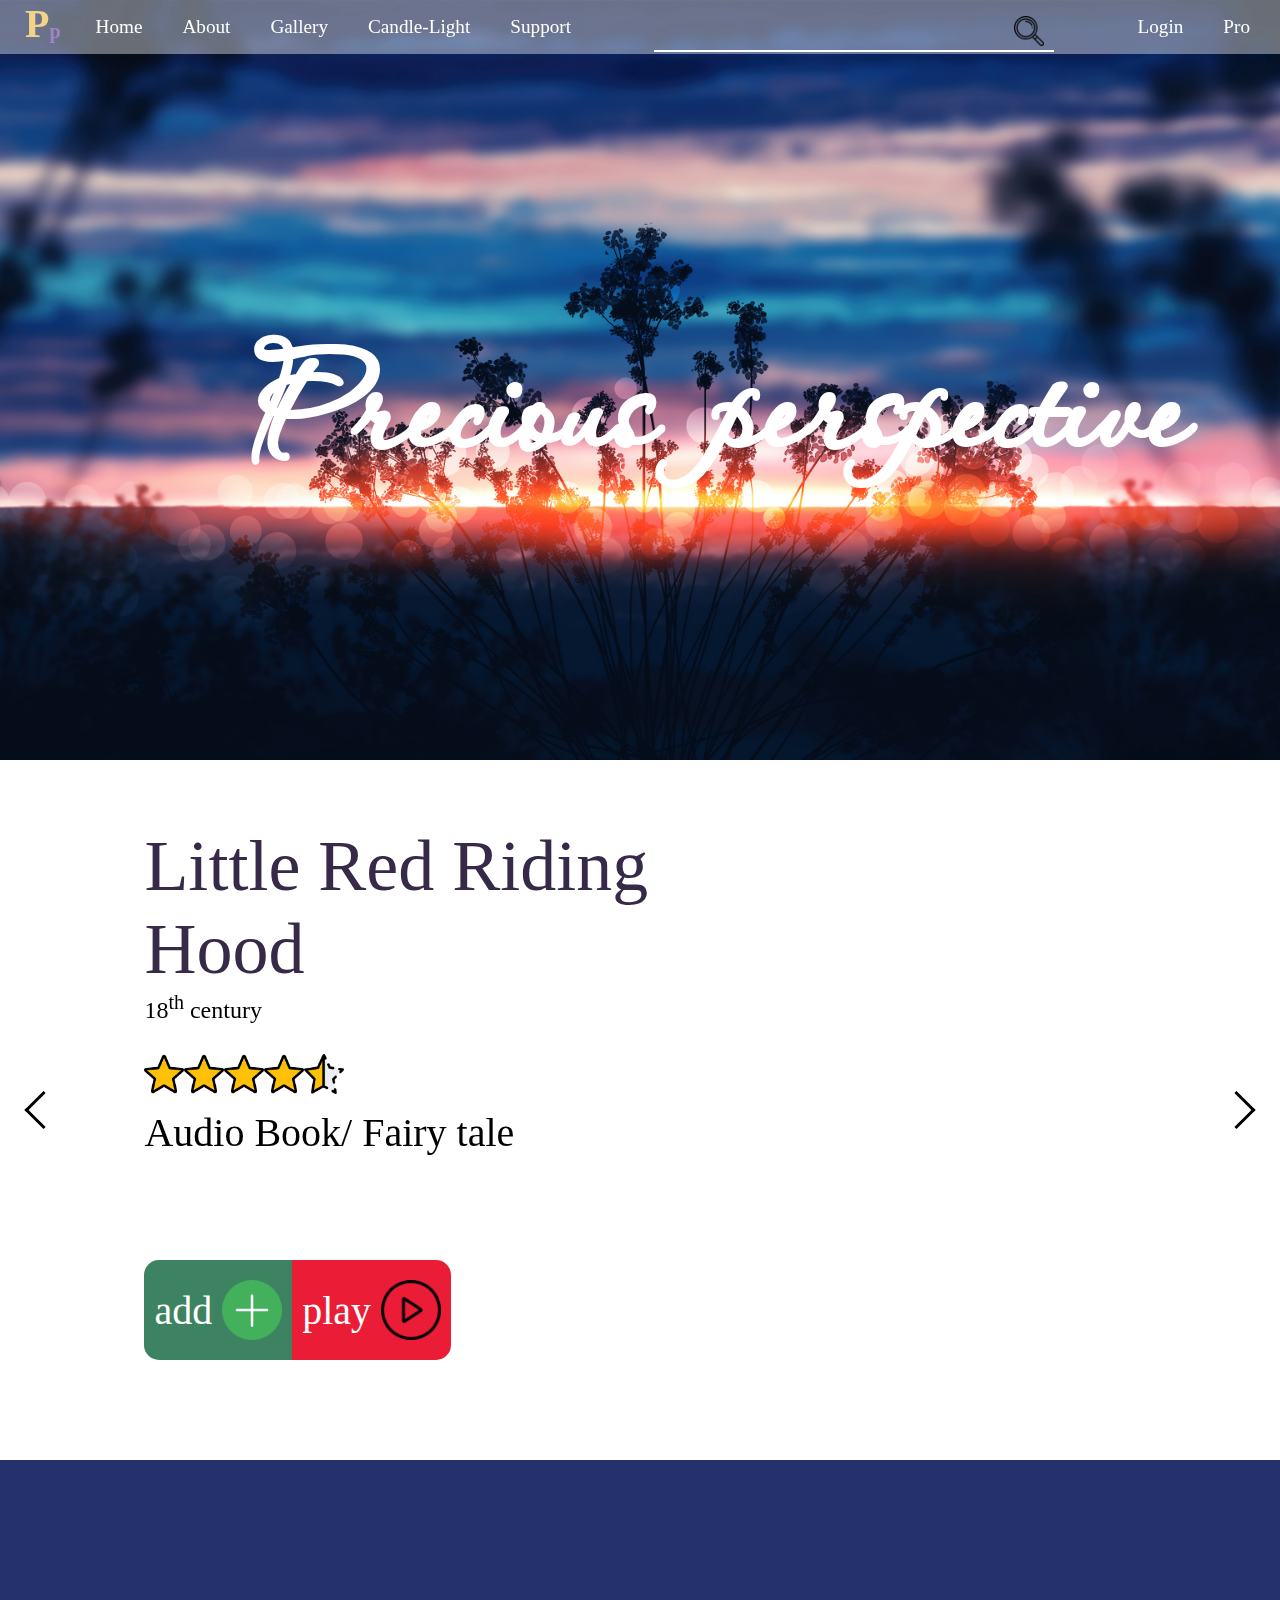
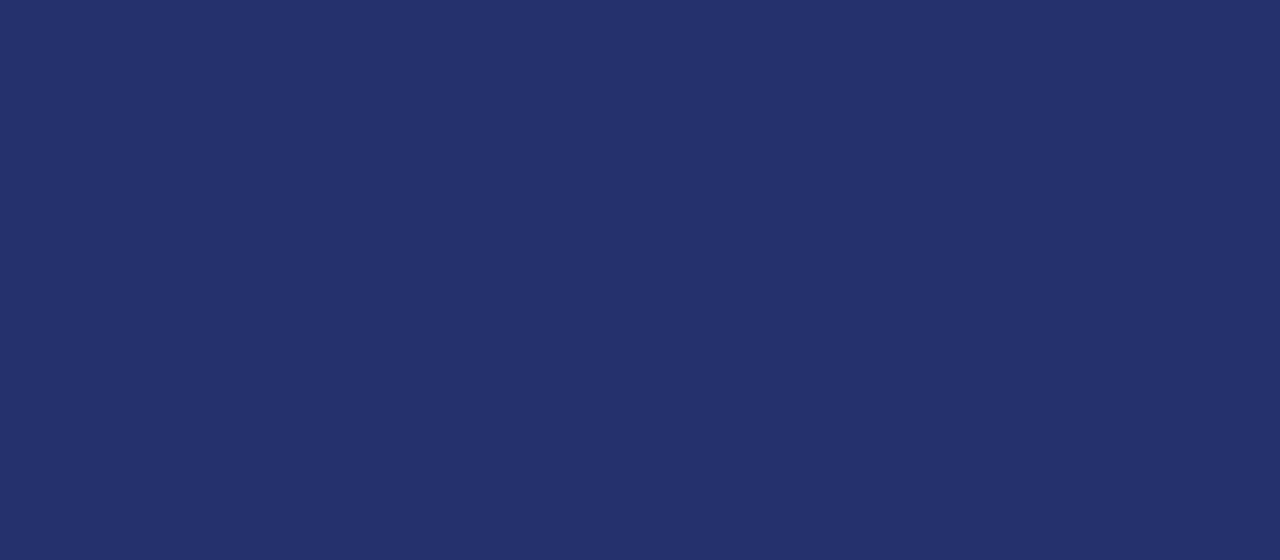
==== gallery.html @ eb7c5476 "first commit" ====
<!DOCTYPE html>
<html lang="en">
<head>
    <meta charset="UTF-8">
    <meta http-equiv="X-UA-Compatible" content="IE=edge">
    <meta name="viewport" content="width=device-width, initial-scale=1.0">
    <title>Preciousperspective</title>
    <link rel="stylesheet" href="./src/css/nav.css">
    <link rel="stylesheet" href="./src/css/footer.css">
    <link rel="preconnect" href="https://fonts.googleapis.com">
    <link rel="preconnect" href="https://fonts.gstatic.com" crossorigin>
    <link href="https://fonts.googleapis.com/css2?family=Passions+Conflict&display=swap" rel="stylesheet">
    <link rel="stylesheet" href="./src/css/gallery.css">
</head>
<body>
    <header>
        <nav id="nav-bar" class="nav-bar">
            <div class="nav-left-container">
                <div class="logo">
                    <div class="big-p">P</div>
                    <div id="precious" class="p-word">recious</div>
                    <div class="small-p">p</div>
                    <div id="perspective" class="p-word">erspective</div>
                </div>
                <ul class="nav-left">
                    <li><a id="home" href="./index.html">Home</a></li>
                    <li><a id="about" href="./about.html">About</a></li>
                    <li><a id="gallery" href="./gallery.html">Gallery</a></li>
                    <li><a id="candle-light" href="#">Candle-Light</a></li>
                    <li><a id="support" href="#">Support</a></li>
                </ul>
            </div>
            <div id="search-bar" class="search-bar">
                <div class="search">
                    <img src="src/pictures/loupe.png" alt="search-icon" width="30px" height="auto">
                </div>
            </div>
            <ul class="nav-right">
                <li><a id="login" href="#">Login</a></li>
                <li><a id="pro" href="#">Pro</a></li>
            </ul>
            <button class="burger">
                <span></span>
                <span></span>
                <span></span>
            </button>
        </nav>
    </header>
    <!-- this is the section start -->
    <section id="Gallery">
        <div class="gallery-card-1">
            <div class="gallery-card-1-background">
                <h2>Precious perspective</h2>
            </div>
        </div>
        <div class="gallery-card-2">
            <span id="bg-1"></span>
            <span id="bg-2"></span>
            <span id="bg-3"></span>
            <div class="carousel-item bg-1">
                <a href="#bg-3" class="arrow-prev arrow"></a>
                <div class="gallery-card-2-center">
                    <div class="center-top">
                        <div class="title">Little Red Riding Hood</div>
                        <div class="date">18<sup>th</sup> century</div>
                        <div class="rating">
                            <img src="./src/pictures/gallery/star-full.png" alt="star">
                            <img src="./src/pictures/gallery/star-full.png" alt="star">
                            <img src="./src/pictures/gallery/star-full.png" alt="star">
                            <img src="./src/pictures/gallery/star-full.png" alt="star">
                            <img src="./src/pictures/gallery/star-half.png" alt="star">
                        </div>
                        <div class="genre">Audio Book/ Fairy tale</div>
                    </div>
                    <div class="center-bottom">
                        <div class="center-bottom-add">
                            <div>add</div>
                            <div><img src="./src/pictures/gallery/plus.png" alt="add"></div>
                        </div>
                        <div class="center-bottom-play">
                            <div>play</div>
                            <div><img src="./src/pictures/gallery/play.png" alt="play"></div>
                        </div>
                    </div>
                </div>
                <a href="#bg-2" class="arrow-next arrow"></a>
            </div>
            <div class="carousel-item bg-2">
                <a href="#bg-1" class="arrow-prev arrow"></a>
                <div class="gallery-card-2-center">
                    <div class="center-top">
                        <div class="title">Up</div>
                        <div class="date">August 19<sup>th</sup>, 2009</div>
                        <div class="rating">
                            <img src="./src/pictures/gallery/star-full.png" alt="star">
                            <img src="./src/pictures/gallery/star-full.png" alt="star">
                            <img src="./src/pictures/gallery/star-full.png" alt="star">
                            <img src="./src/pictures/gallery/star-full.png" alt="star">
                            <img src="./src/pictures/gallery/star-full.png" alt="star">
                        </div>
                        <div class="genre">Animation/ Family/ Drama</div>
                    </div>
                    <div class="center-bottom">
                        <div class="center-bottom-add">
                            <div>add</div>
                            <div><img src="./src/pictures/gallery/plus.png" alt="add"></div>
                        </div>
                        <div class="center-bottom-play">
                            <div>play</div>
                            <div><img src="./src/pictures/gallery/play.png" alt="play"></div>
                        </div>
                    </div>
                </div>
                <a href="#bg-3" class="arrow-next arrow"></a>
            </div>
            <div class="carousel-item bg-3">
                <a href="#bg-2" class="arrow-prev arrow"></a>
                <div class="gallery-card-2-center">
                    <div class="center-top">
                        <div class="title">Max</div>
                        <div class="date">June 26<sup>th</sup>, 2015</div>
                        <div class="rating">
                            <img src="./src/pictures/gallery/star-full.png" alt="star">
                            <img src="./src/pictures/gallery/star-full.png" alt="star">
                            <img src="./src/pictures/gallery/star-full.png" alt="star">
                            <img src="./src/pictures/gallery/star-full.png" alt="star">
                            <img src="./src/pictures/gallery/star-empty.png" alt="star">
                        </div>
                        <div class="genre">Movie/ Action/ Family</div>
                    </div>
                    <div class="center-bottom">
                        <div class="center-bottom-add">
                            <div>add</div>
                            <div><img src="./src/pictures/gallery/plus.png" alt="add"></div>
                        </div>
                        <div class="center-bottom-play">
                            <div>play</div>
                            <div><img src="./src/pictures/gallery/play.png" alt="play"></div>
                        </div>
                    </div>
                </div>
                <a href="#bg-1" class="arrow-next arrow"></a>
            </div>
        </div>

        <!-- this is the logic that is being implemented in .gallery-card-2 -->

        <!-- <div class="gallery-card-4">
            <div class="carousel-wrapper">
                <span id="item-1"></span>
                <span id="item-2"></span>
                <span id="item-3"></span>
                <div class="carousel-item item-1">
                    <a href="#item-3" class="arrow-prev arrow"></a>
                    <a href="#item-2" class="arrow-next arrow"></a>
                </div>
                <div class="carousel-item item-2">
                    <a href="#item-1" class="arrow-prev arrow"></a>
                    <a href="#item-3" class="arrow-next arrow"></a>
                </div>
                <div class="carousel-item item-3">
                    <a href="#item-2" class="arrow-prev arrow"></a>
                    <a href="#item-1" class="arrow-next arrow"></a>
                </div>
            </div>
        </div> -->

        <div class="gallery-card-3">

        </div>
    </section>
    <!-- this is the section end -->
    <script src="./src/js/gallery.js"></script>
</body>
</html>
---- src/css/nav.css ----
html{
    padding: 0;
    margin: 0;
}
body{
    padding: 0;
    margin: 0;
}
nav{
    position: fixed;
    top: 0;
    background-color: rgba(255, 255, 255, 0.4);
    margin: 0;
    display: flex;
    justify-content: space-between;
    width: 100%;
    z-index: 5;
}
.no-opacity{
    background-color: #1C6758;
}
.no-opacity-2{
    background-color: #25316D;
}
.nav-left, .nav-right{
    display: flex;
    list-style-type: none;
}
.nav-left{
    /* background-color: blue; */
    padding: 0;
    margin-left: 10px;
    /* padding-bottom: 5px; */
    /* border-bottom: 1px solid aliceblue; */
}
.nav-right{
    /* background-color: yellow; */
    padding: 0;
    margin-right: 10px;
}
nav>ul>li, nav>.nav-left-container>ul>li{
    margin: 0;
    padding: 0;
    /* background-color: black; */
}
nav>ul>li>a,nav>.nav-left-container>ul>li>a{
    text-decoration: none;
    color: white;
    font-size: larger;
    padding: 0 20px 0 20px;
    font-family: cursive;
    /* background-color: red; */
}
/* nav>.nav-left-container>.nav-left>li>a:hover{
    border-bottom: 3px solid aliceblue;
} */

nav>.nav-left-container>.nav-left>li>#home:hover{
    border-bottom: 3px solid #1C6758;
    color: #1C6758;
}
nav>.nav-left-container>.nav-left>li>#about:hover{
    border-bottom: 3px solid #1C6758;
    color: #1C6758;
}
nav>.nav-left-container>.nav-left>li>#gallery:hover{
    border-bottom: 3px solid #1C6758;
    color: #1C6758;
}
nav>.nav-left-container>.nav-left>li>#candle-light:hover{
    border-bottom: 3px solid #1C6758;
    color: #1C6758;
}
nav>.nav-left-container>.nav-left>li>#support:hover{
    border-bottom: 3px solid #1C6758;
    color: #1C6758;
}
nav>.nav-left-container>.nav-left>li:hover{
    background-color: white;
    border-radius: 3px;
    margin: 0;
}
nav>.nav-right>li>#login:hover{
    border-bottom: 3px solid #1C6758;
    color: #1C6758;
}
nav>.nav-right>li>#pro:hover{
    border-bottom: 3px solid #1C6758;
    color: #1C6758;
}
nav>.nav-right>li:hover{
    background-color: white;
    border-radius: 3px;
    margin: 0;
}
/* this is for the logo */
.nav-left-container{
    margin-left: 20px;
    display: flex;
    justify-content: space-around;
    /* background-color: red; */
}
.logo{
    display: flex;
    padding: 0;
    margin: 0 5px;
    /* background-color: blue; */
}
.big-p, .small-p{
    padding: 0;
    margin: 0;
    font-family:cursive;
    font-size: 40px;
    font-weight: bolder;
    color: #F2D388;
}
.small-p{
    font-size: 20px;
    margin-top: 20px;
    font-weight: bold;
    color: #A084CA;
}
.p-word{
    display: none;
    position: absolute;
    margin-top: 30px;
    color: white;
    letter-spacing: 5px;
}
#precious{
    left: 40px;
}
#perspective{
    left: 143px;
}

/* this is for search bar */
.search-bar{
    display: flex;
    /* background-color: red; */
    justify-content: flex-end;
    align-items:flex-end;
    margin-bottom: 2px;
    border-bottom: 2px solid white;
    width: 500px;
}
.search-bar:hover{
    background-color: white;
    border-bottom: 2px solid #1C6758;
}
.search{
    margin-right: 10px;
}

/* this is for burger */
.burger{
    display: none;
    position: relative;
    z-index: 1;
    user-select: none;
    appearance: none;
    border: none;
    outline: none;
    background: none;
    cursor: pointer;
    margin: 9.5px;
    padding: 0;
    margin-right: 10px;
    /* background-color: red; */
}
.burger>span{
    display: block;
    border-bottom: 2px solid white;
    margin-bottom: 8px;
    width: 33px;
    height: 3px;
}

/* this is for media query */
@media only screen and (max-width: 1300px){
    .search-bar{
        width: 400px;
    }
}
@media only screen and (max-width: 1200px){
    nav>ul>li>a,nav>.nav-left-container>ul>li>a{
        padding: 0 10px 0 10px;
    }
    .search-bar{
        width: 400px;
    }
}
@media only screen and (max-width: 1050px){
    .search-bar{
        width: 300px;
    }
}
@media only screen and (max-width: 950px){
    .search-bar{
        width: 25%;
    }
}
@media only screen and (max-width: 860px){
    .search-bar{
        width: 20%;
    }
}
@media only screen and (max-width: 800px){
    .small-p{
        transform: translateX(80px);
        transition-duration: 1s;
    }
    .p-word{
        display: block;
    }
    .nav-left{
        display: none;
    }
    .nav-right{
        display: none;
    }
    .search-bar{
        width: 40%;
        margin-right: 20px;
        margin-left: 230px;
    }
    .burger{
        display: block;
    }
}
@media only screen and (max-width: 650px){
    .search-bar{
        width: 30%;
    }
}
@media only screen and (max-width: 550px){
    .search-bar{
        width: 30%;
    }
}
---- src/css/footer.css ----
footer{
    background-color: #251B37;
    padding: 10px;
    height: 375px;
    border-top: 5px dashed #FFC4C4;
}
.footer-logo{
    font-family: 'Passions Conflict', cursive;
    font-size: 7rem;
    color: white;
    text-align: center;
}
.footer-description{
    font-family: cursive;
    font-size: 30px;
    text-align: center;
}
.footer-description>div:nth-child(1){
    background-color: #E8DFCA;
    padding: 3px;
    border-radius: 10px;
    width: 930px;
    margin: 0 auto;
}
.footer-description>div:nth-child(2){
    background-color: #181818;
    padding: 3px;
    border-radius: 10px;
    width: 550px;
    margin: 0 auto;
    color: white;
}
.footer-links{
    display: flex;
    justify-content: center;
    align-items: center;
    margin-top: 50px;
}
.footer-links>div{
    background-color: white;
    padding: 2px;
    width: 50px;
    height: 50px;
    margin: 0 5px;
    border-radius: 50%;
}
.footer-links>div>a>img{
    width: 100%;
    height: 100%;
}
.footer-details{
    display: flex;
    /* background-color: red; */
    margin-top: 10px;
    justify-content: center;
}
.footer-details>*{
    font-weight: bold;
    font-family: cursive;
    color: white;
    margin: 0 5px;
}
---- src/css/gallery.css ----
.gallery-card-1-background{
    background-image: url(../pictures/sunset.jpg);
    width: 100%;
    min-height: 760px;
    background-size: cover;
    background-repeat: no-repeat;
    background-attachment: fixed;
    background-position: center;
    overflow-x: hidden;
    overflow-y: hidden;
}
.gallery-card-1-background>h2{
    font-family: 'Passions Conflict', cursive;
    position: relative;
    margin: 0;
    top: 300px;
    left: 20%;
    right: 20%;
    font-size: 12rem;
    color: white;
}

/* this is for card-2 */
.gallery-card-2{
    display: flex;
}


.gallery-card-2-background{
    display: flex;
    justify-content: space-between;
    background-image: url(../pictures/gallery/little-red-riding-hood-2.png);
    background-attachment: fixed;
    background-position: center;
    background-position-x: 700px;
    background-repeat: no-repeat;
    object-fit: cover;
    width: 100%;
    height: 720px;
    /* background-color: red; */
}
.gallery-card-2-background:nth-child(2){
    display: flex;
    justify-content: space-between;
    background-image: url(../pictures/gallery/up.jpeg);
    background-attachment: fixed;
    background-position: center;
    background-position-x: 700px;
    background-repeat: no-repeat;
    object-fit: cover;
    width: 100%;
    height: 720px;
    /* background-color: red; */
}
.gallery-card-2-background:nth-child(3){
    display: flex;
    justify-content: space-between;
    background-image: url(../pictures/gallery/max.jpeg);
    background-attachment: fixed;
    background-position: center;
    background-position-x: 700px;
    background-repeat: no-repeat;
    object-fit: cover;
    width: 100%;
    height: 720px;
    /* background-color: red; */
}
.gallery-card-2-background>div>img{
    width: 200px;
    height: 200px;
    opacity: .4;
}
.gallery-card-2-background>div>img:hover{
    opacity: .9;
}
.gallery-card-2-left{
    /* background-color: red; */
    display: flex;
    align-items: center;
}
.gallery-card-2-right{
    /* background-color: red; */
    display: flex;
    align-items: center;
}


/* this is for card-3 */
.gallery-card-2{
    height: 700px;
    position: relative;
    width: 100%;
    display: block;
    /* background-color: red; */
}
.carousel-item{
    position: absolute;
    top: 0;
    bottom: 0;
    left: 0;
    right: 0;
    padding: 25px 50px;
    opacity: 0;
    transition: all 0.5s ease-in-out;
}
.arrow{
    border: solid black;
    border-width: 0 3px 3px 0;
    display: inline-block;
    padding: 12px;
}
.arrow-prev{
    left: 30px;
    position: absolute;
    top: 50%;
    transform: translateY(-50%) rotate(135deg);
}
.arrow-next{
    right: 30px;
    position: absolute;
    top: 50%;
    transform: translateY(-50%) rotate(-45deg);
}
[id^= "bg"]{
    display: none;
}
.bg-1{
    z-index: 2;
    opacity: 1;
    background: url(../pictures/gallery/little-red-riding-hood-2.png);
    object-fit: cover;
    background-attachment: fixed;
    background-position: center;
    background-position-x: 700px;
    background-repeat: no-repeat;
}
.bg-2{
    background: url(../pictures/gallery/up-2.png);
    object-fit: cover;
    background-size: 400px;
    background-attachment: fixed;
    background-position: center;
    background-position-x: 750px;
    background-repeat: no-repeat;
}
.bg-3{
    background: url(../pictures/gallery/max.png);
    object-fit: cover;
    background-size: 400px;
    background-attachment: fixed;
    background-position: center;
    background-position-x: 750px;
    background-repeat: no-repeat;
}
*:target ~ .bg-1{
    opacity: 0;
}
#bg-1:target ~ .bg-1{
    opacity: 1;
}
#bg-2:target ~ .bg-2, #bg-3:target ~ .bg-3{
    z-index: 3;
    opacity: 1;
}
.gallery-card-2-center{
    margin-left: 8%;
    padding-right: 40%;
    padding-top: 40px;
    /* background-color: blue; */
}
.gallery-card-2-center>.center-top>.title{
    font-family: cursive;
    font-size: 4.5rem;
    color:#372948;
}
.gallery-card-2-center>.center-top>.date{
    font-family: cursive;
    font-size: 1.5rem;
    color: black;
}
.gallery-card-2-center>.center-top>.rating{
    display: flex;
    margin-top: 30px;
}
.gallery-card-2-center>.center-top>.rating>img{
    width: 40px;
    height: 40px;
}
.gallery-card-2-center>.center-top>.genre{
    font-family: cursive;
    font-size: 2.5rem;
    margin-top: 15px;
}
.center-bottom{
    font-family: cursive;
    font-size: 2.5rem;
    display: flex;
    position: absolute;
    top: 500px;
}
.center-bottom-add{
    display: flex;
    padding: 10px;
    background-color: #3D8361;
    color: white;
    align-items: center;
    border-top-left-radius: 15px;
    border-bottom-left-radius: 15px;
}
.center-bottom-play{
    display: flex;
    padding: 10px;
    background-color: #EB1D36;
    color: white;
    align-items: center;
    border-top-right-radius: 15px;
    border-bottom-right-radius: 15px;
}
.center-bottom-add>div:nth-child(2)>img,
.center-bottom-play>div:nth-child(2)>img{
    width: 60px;
    height: 60px;
    margin-left: 10px;
    margin-top: 10px;
}


/* this is for card-3 */
.gallery-card-3{
    height: 700px;
    position: relative;
    width: 100%;
    display: block;
    background-color: #25316D;
}
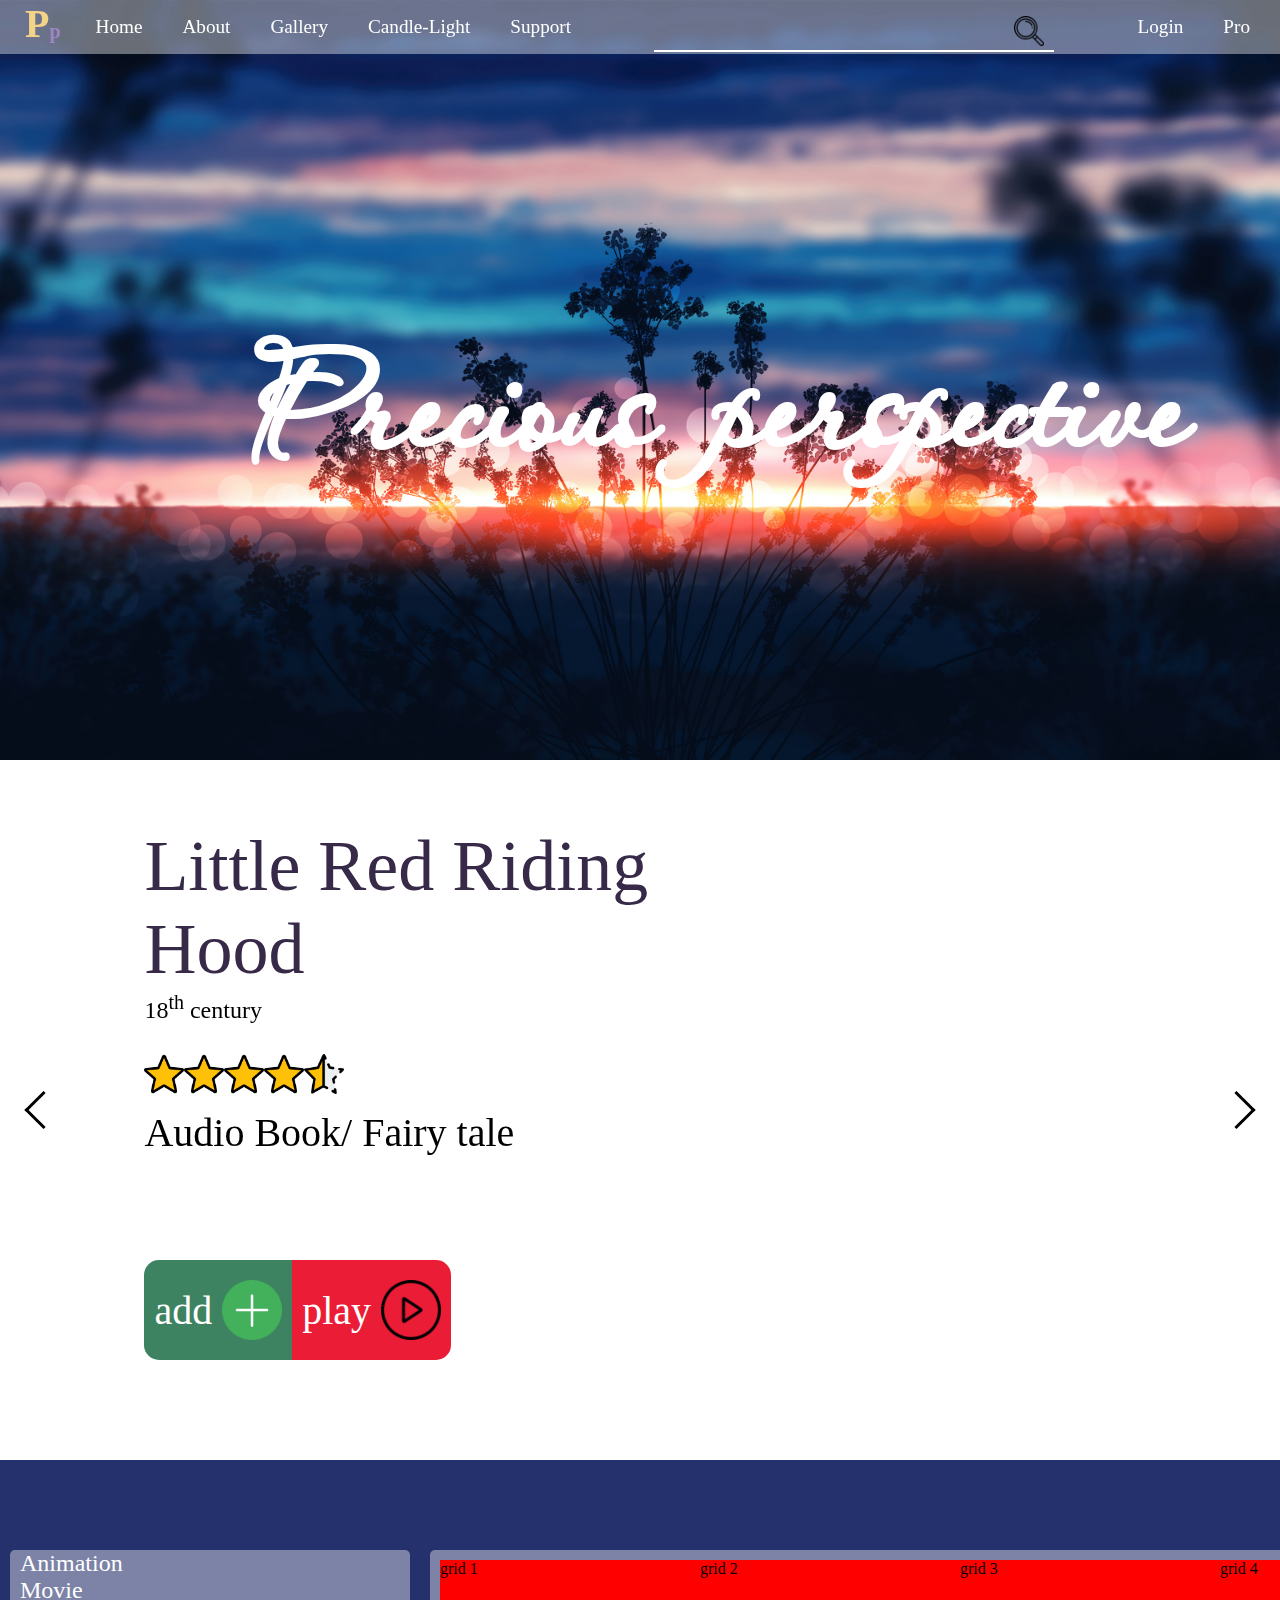
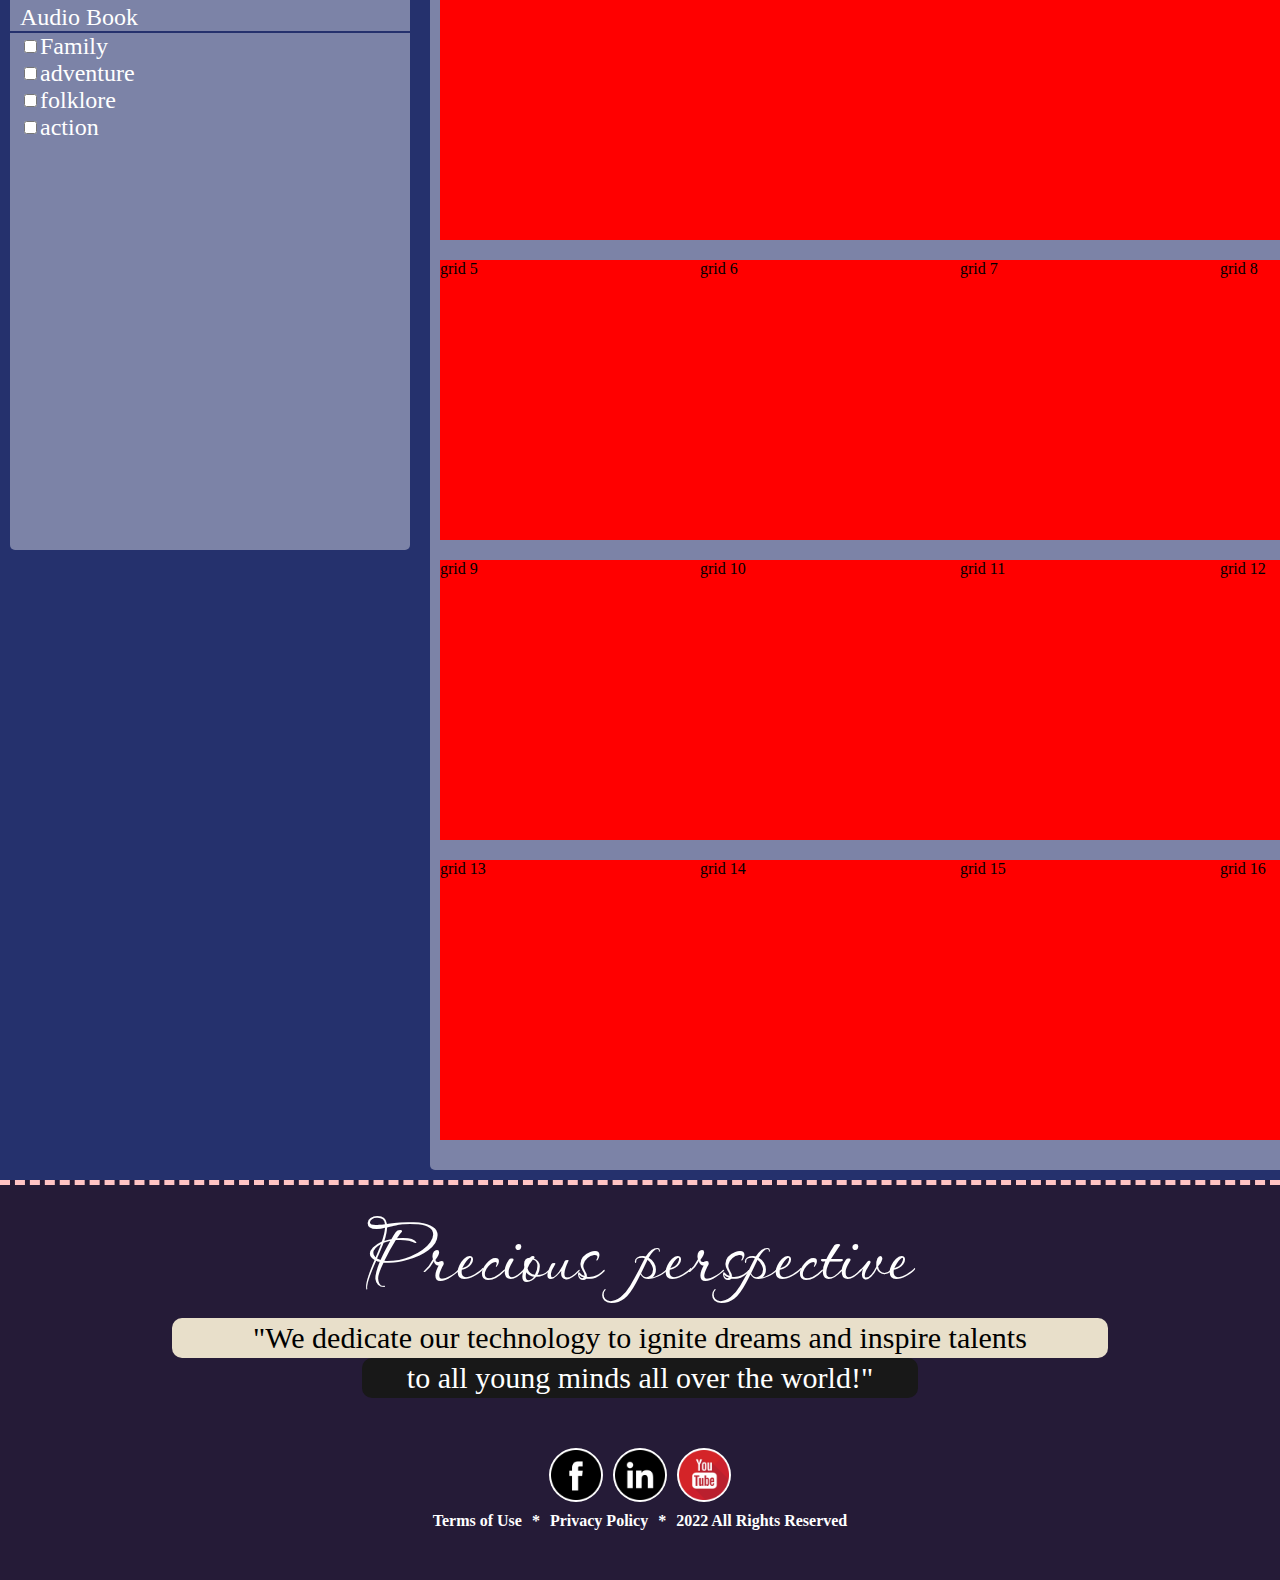
==== commit 915ef62e: "added some features in gallery tab" ====
--- a/gallery.html
+++ b/gallery.html
@@ -166,8 +166,109 @@
         </div> -->
 
         <div class="gallery-card-3">
-
+            <div class="gallery-parent">
+                <div class="gallery-invisible" id="gallery-invisible"></div>
+                <div class="gallery-left" id="gallery-left">
+                    <div class="gallery-left-top">
+                        <div>Animation</div>
+                        <div>Movie</div>
+                        <div>Audio Book</div>
+                    </div>
+                    <div class="gallery-left-center"></div>
+                    <div class="gallery-left-bottom">
+                        <div class="genre">
+                            <input type="checkbox" id="card-3-family" value="family">
+                            <label for="card-3-family">Family</label>
+                        </div>
+                        <div class="genre">
+                            <input type="checkbox" id="card-3-adventure" value="adventure">
+                            <label for="card-3-adventure">adventure</label>
+                        </div>
+                        <div class="genre">
+                            <input type="checkbox" id="card-3-folklore" value="folklore">
+                            <label for="card-3-folklore">folklore</label>
+                        </div>
+                        <div class="genre">
+                            <input type="checkbox" id="card-3-action" value="action">
+                            <label for="card-3-action">action</label>
+                        </div>
+                    </div>
+                </div>
+                <div class="gallery-right">
+                    <div id="grid-1" class="gallery-right-items">
+                        grid 1
+                    </div>
+                    <div id="grid-2" class="gallery-right-items">
+                        grid 2
+                    </div>
+                    <div id="grid-3" class="gallery-right-items">
+                        grid 3
+                    </div>
+                    <div id="grid-4" class="gallery-right-items">
+                        grid 4
+                    </div>
+
+
+                    <div id="grid-1" class="gallery-right-items">
+                        grid 5
+                    </div>
+                    <div id="grid-2" class="gallery-right-items">
+                        grid 6
+                    </div>
+                    <div id="grid-3" class="gallery-right-items">
+                        grid 7
+                    </div>
+                    <div id="grid-4" class="gallery-right-items">
+                        grid 8
+                    </div>
+                    <div id="grid-1" class="gallery-right-items">
+                        grid 9
+                    </div>
+                    <div id="grid-2" class="gallery-right-items">
+                        grid 10
+                    </div>
+                    <div id="grid-3" class="gallery-right-items">
+                        grid 11
+                    </div>
+                    <div id="grid-4" class="gallery-right-items">
+                        grid 12
+                    </div>
+
+
+                    <div id="grid-1" class="gallery-right-items">
+                        grid 13
+                    </div>
+                    <div id="grid-2" class="gallery-right-items">
+                        grid 14
+                    </div>
+                    <div id="grid-3" class="gallery-right-items">
+                        grid 15
+                    </div>
+                    <div id="grid-4" class="gallery-right-items">
+                        grid 16
+                    </div>
+                </div>
+            </div>
         </div>
+        <footer>
+            <div class="footer-logo">Precious perspective</div>
+            <div class="footer-description">
+                <div>"We dedicate our technology to ignite dreams and inspire talents</div>
+                <div>to all young minds all over the world!"</div>
+            </div>
+            <div class="footer-links">
+                <div><a href="#"><img src="./src/pictures/facebook.png" alt="facebook-icon-link"></a></div>
+                <div><a href="#"><img src="./src/pictures/linkedin.png" alt="linkedin-icon-link"></a></div>
+                <div><a href="#"><img src="./src/pictures/youtube.png" alt="youtube-icon-link"></a></div>
+            </div>
+            <div class="footer-details">
+                <div class="footer-terms">Terms of Use</div>
+                <div>*</div>
+                <div class="footer-privacy-policy">Privacy Policy</div>
+                <div>*</div>
+                <div class="footer-all-rights">2022 All Rights Reserved</div>
+            </div>
+        </footer>
     </section>
     <!-- this is the section end -->
     <script src="./src/js/gallery.js"></script>
--- a/src/css/gallery.css
+++ b/src/css/gallery.css
@@ -227,9 +227,91 @@
 
 /* this is for card-3 */
 .gallery-card-3{
-    height: 700px;
     position: relative;
     width: 100%;
     display: block;
     background-color: #25316D;
+}
+.gallery-parent{
+    display: flex;
+    padding: 10px;
+    /* background-color: yellow; */
+}
+.gallery-invisible{
+    /* background-color: rgb(255, 255, 255, .4); */
+    max-width: 400px;
+    min-width: 400px;
+    font-size: 1.5rem;
+    font-family: cursive;
+    color: white;
+    border-radius: 5px;
+    margin-top: 80px;
+    height: 600px;
+    display: none;
+}
+.gallery-is-visible{
+    display: block;
+}
+.gallery-is-bottom{
+    display: block;
+}
+.gallery-left{
+    background-color: rgb(255, 255, 255, .4);
+    max-width: 400px;
+    min-width: 400px;
+    font-size: 1.5rem;
+    font-family: cursive;
+    color: white;
+    border-radius: 5px;
+    margin-top: 80px;
+    height: 600px;
+}
+.gallery-left-top>div{
+    padding: 0 10px;
+}
+.gallery-left-top>div:hover{
+    background-color: rgb(255, 255, 255, .7);
+    color: #25316D;
+}
+.gallery-left-top>div:nth-child(1){
+    border-top-left-radius: 5px;
+    border-top-right-radius: 5px;
+}
+.gallery-left-center{
+    border-bottom: 2px solid #25316D;
+}
+.gallery-left-bottom>div{
+    padding: 0 10px;
+}
+.gallery-left-bottom>.genre{
+    display: flex;
+    align-items: center;
+}
+.gallery-left-bottom>.genre>label{
+    /* background-color: red; */
+    width: 100%;
+}
+.gallery-right{
+    display: grid;
+    width: 100%;
+    grid-template-columns: auto auto auto auto;
+    height: 1200px;
+    margin-top: 80px;
+    margin-left: 20px;
+    padding: 10px;
+    border-radius: 5px;
+    background-color: rgb(255, 255, 255, .4);
+}
+.gallery-right-items{
+    height: 280px;
+    width: 260px;
+    background-color: red;
+}
+
+/* this is for the fixed effect */
+.fixed-effect{
+    position: fixed;
+    top: 0;
+    margin-top: 145.5px;
+    z-index: 6;
 }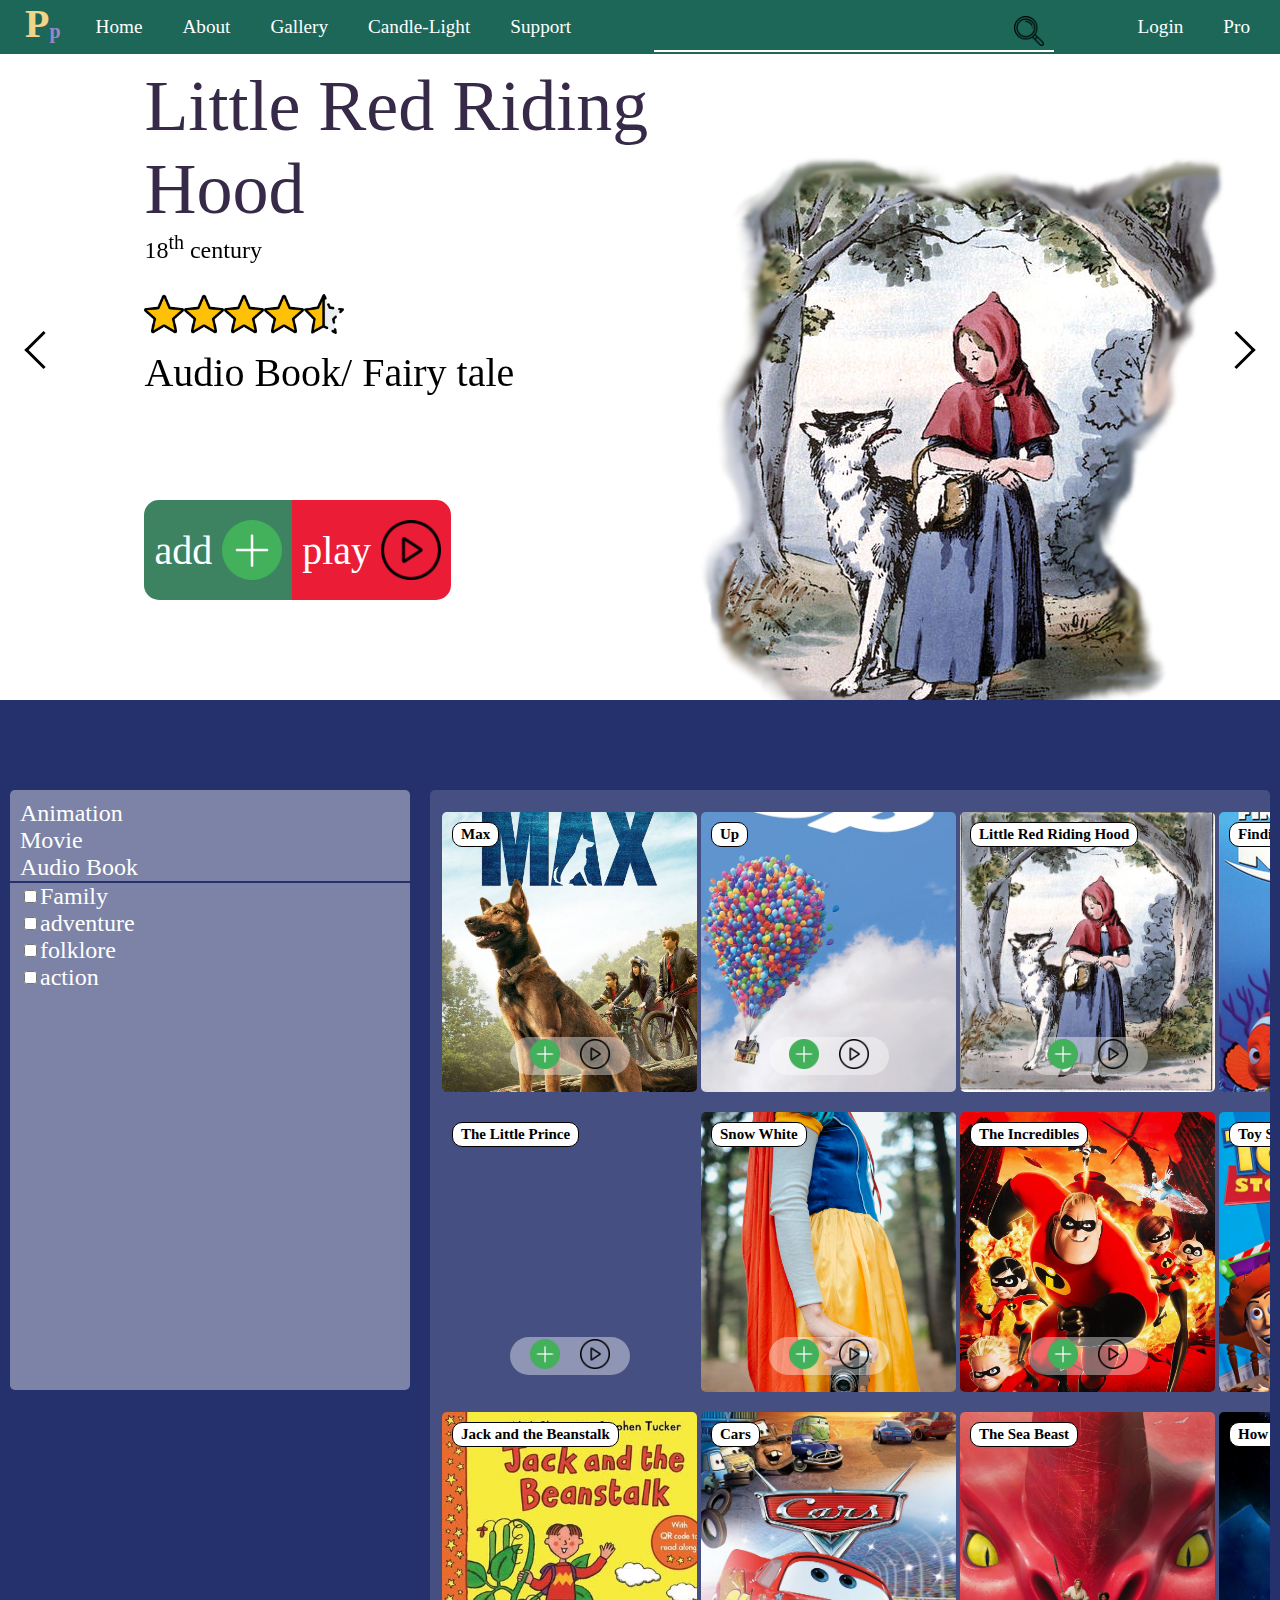
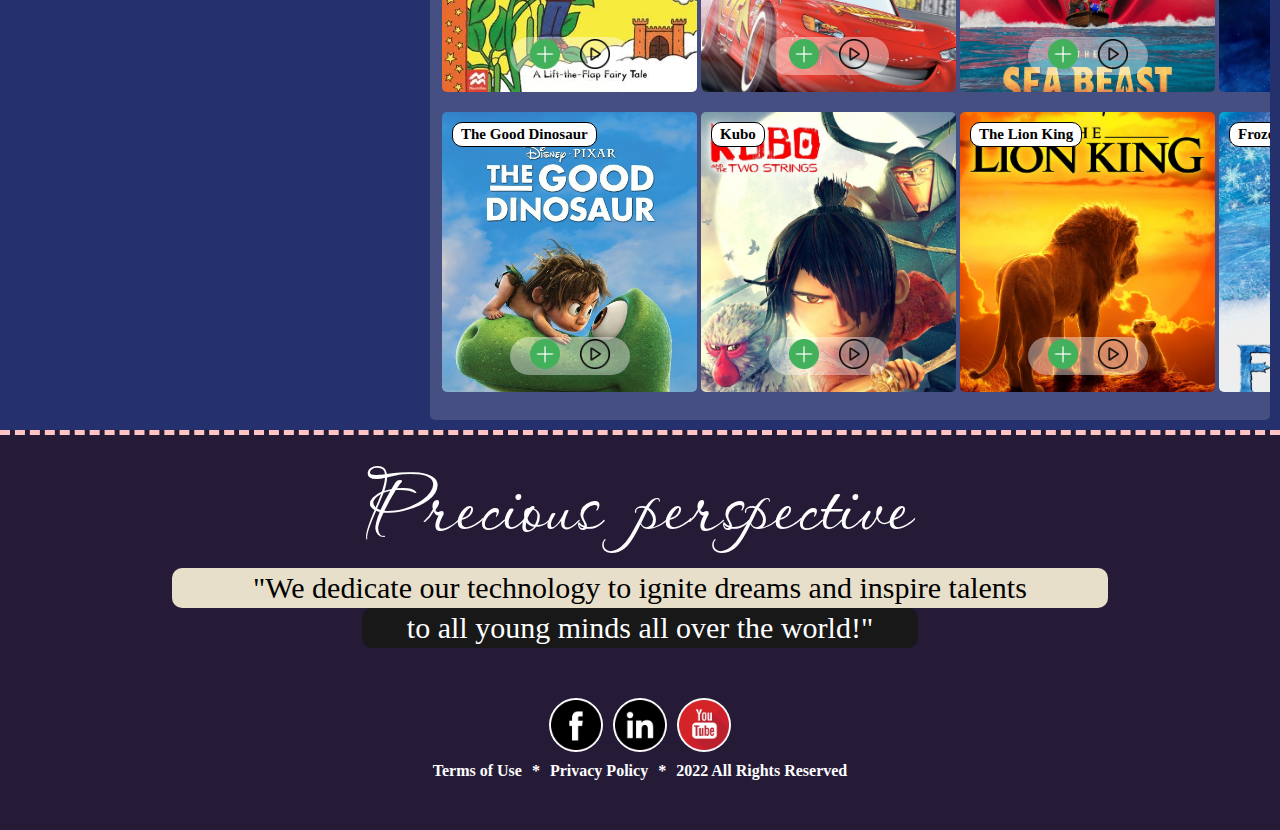
==== commit 072a5e3d: "gallery page finished, candle-light page finished" ====
--- a/gallery.html
+++ b/gallery.html
@@ -5,12 +5,12 @@
     <meta http-equiv="X-UA-Compatible" content="IE=edge">
     <meta name="viewport" content="width=device-width, initial-scale=1.0">
     <title>Preciousperspective</title>
-    <link rel="stylesheet" href="./src/css/nav.css">
+    <link rel="stylesheet" href="./src/css/gallery.css">
+    <link rel="stylesheet" href="./src/css/nav-initial-opaque.css">
     <link rel="stylesheet" href="./src/css/footer.css">
     <link rel="preconnect" href="https://fonts.googleapis.com">
     <link rel="preconnect" href="https://fonts.gstatic.com" crossorigin>
     <link href="https://fonts.googleapis.com/css2?family=Passions+Conflict&display=swap" rel="stylesheet">
-    <link rel="stylesheet" href="./src/css/gallery.css">
 </head>
 <body>
     <header>
@@ -26,7 +26,7 @@
                     <li><a id="home" href="./index.html">Home</a></li>
                     <li><a id="about" href="./about.html">About</a></li>
                     <li><a id="gallery" href="./gallery.html">Gallery</a></li>
-                    <li><a id="candle-light" href="#">Candle-Light</a></li>
+                    <li><a id="candle-light" href="./candle-light.html">Candle-Light</a></li>
                     <li><a id="support" href="#">Support</a></li>
                 </ul>
             </div>
@@ -48,6 +48,7 @@
     </header>
     <!-- this is the section start -->
     <section id="Gallery">
+        <!-- gallery-card-1 is displayed none -->
         <div class="gallery-card-1">
             <div class="gallery-card-1-background">
                 <h2>Precious perspective</h2>
@@ -196,56 +197,168 @@
                 </div>
                 <div class="gallery-right">
                     <div id="grid-1" class="gallery-right-items">
-                        grid 1
+                        <div class="grid-display">
+                            <div class="grid-img"></div>
+                            <div class="grid-title"><h3>Max</h3></div>
+                        </div>
+                        <div class="options">
+                            <div class="plus"><img src="./src/pictures/gallery/plus.png" alt="add"></div>
+                            <div class="play"><img src="./src/pictures/gallery/play.png" alt="play"></div>
+                        </div>
                     </div>
                     <div id="grid-2" class="gallery-right-items">
-                        grid 2
+                        <div class="grid-display">
+                            <div class="grid-img"></div>
+                            <div class="grid-title"><h3>Up</h3></div>
+                        </div>
+                        <div class="options">
+                            <div class="plus"><img src="./src/pictures/gallery/plus.png" alt="add"></div>
+                            <div class="play"><img src="./src/pictures/gallery/play.png" alt="play"></div>
+                        </div>
                     </div>
                     <div id="grid-3" class="gallery-right-items">
-                        grid 3
+                        <div class="grid-display">
+                            <div class="grid-img"></div>
+                            <div class="grid-title"><h3>Little Red Riding Hood</h3></div>
+                        </div>
+                        <div class="options">
+                            <div class="plus"><img src="./src/pictures/gallery/plus.png" alt="add"></div>
+                            <div class="play"><img src="./src/pictures/gallery/play.png" alt="play"></div>
+                        </div>
                     </div>
                     <div id="grid-4" class="gallery-right-items">
-                        grid 4
-                    </div>
-
-
-                    <div id="grid-1" class="gallery-right-items">
-                        grid 5
-                    </div>
-                    <div id="grid-2" class="gallery-right-items">
-                        grid 6
-                    </div>
-                    <div id="grid-3" class="gallery-right-items">
-                        grid 7
-                    </div>
-                    <div id="grid-4" class="gallery-right-items">
-                        grid 8
-                    </div>
-                    <div id="grid-1" class="gallery-right-items">
-                        grid 9
-                    </div>
-                    <div id="grid-2" class="gallery-right-items">
-                        grid 10
-                    </div>
-                    <div id="grid-3" class="gallery-right-items">
-                        grid 11
-                    </div>
-                    <div id="grid-4" class="gallery-right-items">
-                        grid 12
-                    </div>
-
-
-                    <div id="grid-1" class="gallery-right-items">
-                        grid 13
-                    </div>
-                    <div id="grid-2" class="gallery-right-items">
-                        grid 14
-                    </div>
-                    <div id="grid-3" class="gallery-right-items">
-                        grid 15
-                    </div>
-                    <div id="grid-4" class="gallery-right-items">
-                        grid 16
+                        <div class="grid-display">
+                            <div class="grid-img"></div>
+                            <div class="grid-title"><h3>Finding Nemo</h3></div>
+                        </div>
+                        <div class="options">
+                            <div class="plus"><img src="./src/pictures/gallery/plus.png" alt="add"></div>
+                            <div class="play"><img src="./src/pictures/gallery/play.png" alt="play"></div>
+                        </div>
+                    </div>
+
+
+                    <div id="grid-5" class="gallery-right-items">
+                        <div class="grid-display">
+                            <div class="grid-img"></div>
+                            <div class="grid-title"><h3>The Little Prince</h3></div>
+                        </div>
+                        <div class="options">
+                            <div class="plus"><img src="./src/pictures/gallery/plus.png" alt="add"></div>
+                            <div class="play"><img src="./src/pictures/gallery/play.png" alt="play"></div>
+                        </div>
+                    </div>
+                    <div id="grid-6" class="gallery-right-items">
+                        <div class="grid-display">
+                            <div class="grid-img"></div>
+                            <div class="grid-title"><h3>Snow White</h3></div>
+                        </div>
+                        <div class="options">
+                            <div class="plus"><img src="./src/pictures/gallery/plus.png" alt="add"></div>
+                            <div class="play"><img src="./src/pictures/gallery/play.png" alt="play"></div>
+                        </div>
+                    </div>
+                    <div id="grid-7" class="gallery-right-items">
+                        <div class="grid-display">
+                            <div class="grid-img"></div>
+                            <div class="grid-title"><h3>The Incredibles</h3></div>
+                        </div>
+                        <div class="options">
+                            <div class="plus"><img src="./src/pictures/gallery/plus.png" alt="add"></div>
+                            <div class="play"><img src="./src/pictures/gallery/play.png" alt="play"></div>
+                        </div>
+                    </div>
+                    <div id="grid-8" class="gallery-right-items">
+                        <div class="grid-display">
+                            <div class="grid-img"></div>
+                            <div class="grid-title"><h3>Toy Story</h3></div>
+                        </div>
+                        <div class="options">
+                            <div class="plus"><img src="./src/pictures/gallery/plus.png" alt="add"></div>
+                            <div class="play"><img src="./src/pictures/gallery/play.png" alt="play"></div>
+                        </div>
+                    </div>
+                    <div id="grid-9" class="gallery-right-items">
+                        <div class="grid-display">
+                            <div class="grid-img"></div>
+                            <div class="grid-title"><h3>Jack and the Beanstalk</h3></div>
+                        </div>
+                        <div class="options">
+                            <div class="plus"><img src="./src/pictures/gallery/plus.png" alt="add"></div>
+                            <div class="play"><img src="./src/pictures/gallery/play.png" alt="play"></div>
+                        </div>
+                    </div>
+                    <div id="grid-10" class="gallery-right-items">
+                        <div class="grid-display">
+                            <div class="grid-img"></div>
+                            <div class="grid-title"><h3>Cars</h3></div>
+                        </div>
+                        <div class="options">
+                            <div class="plus"><img src="./src/pictures/gallery/plus.png" alt="add"></div>
+                            <div class="play"><img src="./src/pictures/gallery/play.png" alt="play"></div>
+                        </div>
+                    </div>
+                    <div id="grid-11" class="gallery-right-items">
+                        <div class="grid-display">
+                            <div class="grid-img"></div>
+                            <div class="grid-title"><h3>The Sea Beast</h3></div>
+                        </div>
+                        <div class="options">
+                            <div class="plus"><img src="./src/pictures/gallery/plus.png" alt="add"></div>
+                            <div class="play"><img src="./src/pictures/gallery/play.png" alt="play"></div>
+                        </div>
+                    </div>
+                    <div id="grid-12" class="gallery-right-items">
+                        <div class="grid-display">
+                            <div class="grid-img"></div>
+                            <div class="grid-title"><h3>How To Train Your Dragon</h3></div>
+                        </div>
+                        <div class="options">
+                            <div class="plus"><img src="./src/pictures/gallery/plus.png" alt="add"></div>
+                            <div class="play"><img src="./src/pictures/gallery/play.png" alt="play"></div>
+                        </div>
+                    </div>
+
+
+                    <div id="grid-13" class="gallery-right-items">
+                        <div class="grid-display">
+                            <div class="grid-img"></div>
+                            <div class="grid-title"><h3>The Good Dinosaur</h3></div>
+                        </div>
+                        <div class="options">
+                            <div class="plus"><img src="./src/pictures/gallery/plus.png" alt="add"></div>
+                            <div class="play"><img src="./src/pictures/gallery/play.png" alt="play"></div>
+                        </div>
+                    </div>
+                    <div id="grid-14" class="gallery-right-items">
+                        <div class="grid-display">
+                            <div class="grid-img"></div>
+                            <div class="grid-title"><h3>Kubo</h3></div>
+                        </div>
+                        <div class="options">
+                            <div class="plus"><img src="./src/pictures/gallery/plus.png" alt="add"></div>
+                            <div class="play"><img src="./src/pictures/gallery/play.png" alt="play"></div>
+                        </div>
+                    </div>
+                    <div id="grid-15" class="gallery-right-items">
+                        <div class="grid-display">
+                            <div class="grid-img"></div>
+                            <div class="grid-title"><h3>The Lion King</h3></div>
+                        </div>
+                        <div class="options">
+                            <div class="plus"><img src="./src/pictures/gallery/plus.png" alt="add"></div>
+                            <div class="play"><img src="./src/pictures/gallery/play.png" alt="play"></div>
+                        </div>
+                    </div>
+                    <div id="grid-16" class="gallery-right-items">
+                        <div class="grid-display">
+                            <div class="grid-img"></div>
+                            <div class="grid-title"><h3>Frozen</h3></div>
+                        </div>
+                        <div class="options">
+                            <div class="plus"><img src="./src/pictures/gallery/plus.png" alt="add"></div>
+                            <div class="play"><img src="./src/pictures/gallery/play.png" alt="play"></div>
+                        </div>
                     </div>
                 </div>
             </div>
--- a/src/css/gallery.css
+++ b/src/css/gallery.css
@@ -1,3 +1,6 @@
+.gallery-card-1{
+    display: none;
+}
 .gallery-card-1-background{
     background-image: url(../pictures/sunset.jpg);
     width: 100%;
@@ -246,13 +249,11 @@
     color: white;
     border-radius: 5px;
     margin-top: 80px;
-    height: 600px;
+    height: 590px;
+    padding-top: 10px;
     display: none;
 }
 .gallery-is-visible{
-    display: block;
-}
-.gallery-is-bottom{
     display: block;
 }
 .gallery-left{
@@ -264,7 +265,9 @@
     color: white;
     border-radius: 5px;
     margin-top: 80px;
-    height: 600px;
+    margin-bottom: 80px;
+    height: 590px;
+    padding-top: 10px;
 }
 .gallery-left-top>div{
     padding: 0 10px;
@@ -282,10 +285,12 @@
 }
 .gallery-left-bottom>div{
     padding: 0 10px;
-}
-.gallery-left-bottom>.genre{
     display: flex;
     align-items: center;
+}
+.gallery-left-bottom>div:hover{
+    background-color: rgb(255, 255, 255, .7);
+    color: #25316D;
 }
 .gallery-left-bottom>.genre>label{
     /* background-color: red; */
@@ -299,14 +304,188 @@
     margin-top: 80px;
     margin-left: 20px;
     padding: 10px;
-    border-radius: 5px;
+    padding-top: 20px;
+    border-radius: 5px;
+    background-color: rgb(255, 255, 255, .15);
+    overflow-x: hidden;
+    overflow-y: hidden;
+}
+.gallery-right-items{
+    height: 280px;
+    width: 255px;
+    /* background-color: red; */
+    padding: 2px;
+}
+.gallery-right-items:nth-child(odd):hover{
+    background-color: white;
+    border-radius: 5px;
+    transform: scale(1.05) rotate(5deg) translateX(10px);
+    transition-duration: .4s;
+    z-index: 3;
+}
+.gallery-right-items:nth-child(even):hover{
+    background-color: white;
+    border-radius: 5px;
+    transform: scale(1.05) rotate(-5deg) translateX(-10px);
+    transition-duration: .4s;
+    z-index: 3;
+}
+
+/* this is for the grid-items */
+.grid-title{
+    width: 92.5%;
+}
+.grid-title>h3{
+    position: relative;
+    top: -270px;
+    left: 10px;
+    font-family: cursive;
+    font-weight: bold;
+    font-size: 15px;
+    margin: 0;
+    background-color: white;
+    width: fit-content;
+    padding: 3px 8px;
+    border-radius: 10px;
+    border: 1px solid black;
+}
+#grid-3>.grid-display>.grid-title>h3{
+    font-size: 15px;
+}
+.grid-display>.grid-img{
+    border-radius: 5px;
+}
+#grid-1>.grid-display>.grid-img{
+    background-image: url(../pictures/gallery/max.jpeg);
+    width: 100%;
+    height: 280px;
+    background-size: cover;
+    background-position: center;
+}
+#grid-2>.grid-display>.grid-img{
+    background-image: url(../pictures/gallery/up.jpeg);
+    width: 100%;
+    height: 280px;
+    background-size: cover;
+    background-position: bottom;
+}
+#grid-3>.grid-display>.grid-img{
+    background-image: url(../pictures/gallery/little-red-riding-hood.jpg);
+    width: 100%;
+    height: 280px;
+    background-size: cover;
+    background-position: center;
+}
+#grid-4>.grid-display>.grid-img{
+    background-image: url(../pictures/finding-nemo.webp);
+    width: 100%;
+    height: 280px;
+    background-size: cover;
+    background-position: center;
+}
+#grid-5>.grid-display>.grid-img{
+    background-image: url(../pictures/little-prince.jpg);
+    width: 100%;
+    height: 280px;
+    background-size: cover;
+}
+#grid-6>.grid-display>.grid-img{
+    background-image: url(../pictures/cinderella-holding-camera.jpg);
+    width: 100%;
+    height: 280px;
+    background-size: cover;
+}
+#grid-7>.grid-display>.grid-img{
+    background-image: url(../pictures/gallery/the-incredibles.jpeg);
+    width: 100%;
+    height: 280px;
+    background-size: cover;
+}
+#grid-8>.grid-display>.grid-img{
+    background-image: url(../pictures//gallery/toy-story.jpeg);
+    width: 100%;
+    height: 280px;
+    background-size: cover;
+}
+#grid-9>.grid-display>.grid-img{
+    background-image: url(../pictures/gallery/jack-and-the-beanstalk.jpeg);
+    width: 100%;
+    height: 280px;
+    background-size: cover;
+}
+#grid-10>.grid-display>.grid-img{
+    background-image: url(../pictures/gallery/cars.jpeg);
+    width: 100%;
+    height: 280px;
+    background-size: cover;
+    background-position: center;
+}
+#grid-11>.grid-display>.grid-img{
+    background-image: url(../pictures/gallery/the-sea-beast.jpeg);
+    width: 100%;
+    height: 280px;
+    background-size: cover;
+    background-position: center;
+}
+#grid-12>.grid-display>.grid-img{
+    background-image: url(../pictures/gallery/how-to-train-your-dragon.jpeg);
+    width: 100%;
+    height: 280px;
+    background-size: cover;
+    background-position: center;
+}
+#grid-13>.grid-display>.grid-img{
+    background-image: url(../pictures/gallery/the-good-dinosaur.jpeg);
+    width: 100%;
+    height: 280px;
+    background-size: cover;
+}
+#grid-14>.grid-display>.grid-img{
+    background-image: url(../pictures/gallery/kubo.jpeg);
+    width: 100%;
+    height: 280px;
+    background-size: cover;
+    background-position: center;
+}
+#grid-15>.grid-display>.grid-img{
+    background-image: url(../pictures/gallery/the-lion-king.jpeg);
+    width: 100%;
+    height: 280px;
+    background-size: cover;
+    background-position: center;
+}
+#grid-16>.grid-display>.grid-img{
+    background-image: url(../pictures/gallery/frozen.jpeg);
+    width: 100%;
+    height: 280px;
+    background-size: cover;
+    background-position: center;
+}
+.options{
+    position: relative;
+    top: -80px;
+    display: flex;
+    justify-content: center;
+    align-items: center;
+}
+.options>div:nth-child(1){
     background-color: rgb(255, 255, 255, .4);
-}
-.gallery-right-items{
-    height: 280px;
-    width: 260px;
-    background-color: red;
-}
+    padding: 2px 10px 2px 20px;
+    border-top-left-radius: 20px;
+    border-bottom-left-radius: 20px;
+}
+.options>div:nth-child(2){
+    background-color: rgb(255, 255, 255, .4);
+    padding: 2px 20px 2px 10px;
+    border-top-right-radius: 20px;
+    border-bottom-right-radius: 20px;
+}
+.options>div>img{
+    width: 30px;
+    height: 30px;
+    object-fit: cover;
+}
+
 
 /* this is for the fixed effect */
 .fixed-effect{
@@ -314,4 +493,23 @@
     top: 0;
     margin-top: 145.5px;
     z-index: 6;
+}
+
+/* this is for the gallery-bottom */
+.gallery-bottom{
+    max-width: 400px;
+    min-width: 400px;
+    font-size: 1.5rem;
+    font-family: cursive;
+    color: white;
+    border-radius: 5px;
+    margin-top: 80px;
+    height: 600px;
+    margin-top: 600px;
+    background-color: orange;
+    display: none;
+}
+.gallery-is-bottom{
+    display: block;
+    margin-top: 710px;
 }--- a/src/css/nav-initial-opaque.css
+++ b/src/css/nav-initial-opaque.css
@@ -0,0 +1,240 @@
+html{
+    padding: 0;
+    margin: 0;
+}
+body{
+    padding: 0;
+    margin: 0;
+}
+nav{
+    position: fixed;
+    top: 0;
+    background-color: #1C6758;
+    margin: 0;
+    display: flex;
+    justify-content: space-between;
+    width: 100%;
+    z-index: 5;
+}
+.no-opacity{
+    background-color: #1C6758;
+}
+.no-opacity-2{
+    background-color: #25316D;
+}
+.nav-left, .nav-right{
+    display: flex;
+    list-style-type: none;
+}
+.nav-left{
+    /* background-color: blue; */
+    padding: 0;
+    margin-left: 10px;
+    /* padding-bottom: 5px; */
+    /* border-bottom: 1px solid aliceblue; */
+}
+.nav-right{
+    /* background-color: yellow; */
+    padding: 0;
+    margin-right: 10px;
+}
+nav>ul>li, nav>.nav-left-container>ul>li{
+    margin: 0;
+    padding: 0;
+    /* background-color: black; */
+}
+nav>ul>li>a,nav>.nav-left-container>ul>li>a{
+    text-decoration: none;
+    color: white;
+    font-size: larger;
+    padding: 0 20px 0 20px;
+    font-family: cursive;
+    /* background-color: red; */
+}
+/* nav>.nav-left-container>.nav-left>li>a:hover{
+    border-bottom: 3px solid aliceblue;
+} */
+
+nav>.nav-left-container>.nav-left>li>#home:hover{
+    border-bottom: 3px solid #1C6758;
+    color: #1C6758;
+}
+nav>.nav-left-container>.nav-left>li>#about:hover{
+    border-bottom: 3px solid #1C6758;
+    color: #1C6758;
+}
+nav>.nav-left-container>.nav-left>li>#gallery:hover{
+    border-bottom: 3px solid #1C6758;
+    color: #1C6758;
+}
+nav>.nav-left-container>.nav-left>li>#candle-light:hover{
+    border-bottom: 3px solid #1C6758;
+    color: #1C6758;
+}
+nav>.nav-left-container>.nav-left>li>#support:hover{
+    border-bottom: 3px solid #1C6758;
+    color: #1C6758;
+}
+nav>.nav-left-container>.nav-left>li:hover{
+    background-color: white;
+    border-radius: 3px;
+    margin: 0;
+}
+nav>.nav-right>li>#login:hover{
+    border-bottom: 3px solid #1C6758;
+    color: #1C6758;
+}
+nav>.nav-right>li>#pro:hover{
+    border-bottom: 3px solid #1C6758;
+    color: #1C6758;
+}
+nav>.nav-right>li:hover{
+    background-color: white;
+    border-radius: 3px;
+    margin: 0;
+}
+/* this is for the logo */
+.nav-left-container{
+    margin-left: 20px;
+    display: flex;
+    justify-content: space-around;
+    /* background-color: red; */
+}
+.logo{
+    display: flex;
+    padding: 0;
+    margin: 0 5px;
+    /* background-color: blue; */
+}
+.big-p, .small-p{
+    padding: 0;
+    margin: 0;
+    font-family:cursive;
+    font-size: 40px;
+    font-weight: bolder;
+    color: #F2D388;
+}
+.small-p{
+    font-size: 20px;
+    margin-top: 20px;
+    font-weight: bold;
+    color: #A084CA;
+}
+.p-word{
+    display: none;
+    position: absolute;
+    margin-top: 30px;
+    color: white;
+    letter-spacing: 5px;
+}
+#precious{
+    left: 40px;
+}
+#perspective{
+    left: 143px;
+}
+
+/* this is for search bar */
+.search-bar{
+    display: flex;
+    /* background-color: red; */
+    justify-content: flex-end;
+    align-items:flex-end;
+    margin-bottom: 2px;
+    border-bottom: 2px solid white;
+    width: 500px;
+}
+.search-bar:hover{
+    background-color: white;
+    border-bottom: 2px solid #1C6758;
+}
+.search{
+    margin-right: 10px;
+}
+
+/* this is for burger */
+.burger{
+    display: none;
+    position: relative;
+    z-index: 1;
+    user-select: none;
+    appearance: none;
+    border: none;
+    outline: none;
+    background: none;
+    cursor: pointer;
+    margin: 9.5px;
+    padding: 0;
+    margin-right: 10px;
+    /* background-color: red; */
+}
+.burger>span{
+    display: block;
+    border-bottom: 2px solid white;
+    margin-bottom: 8px;
+    width: 33px;
+    height: 3px;
+}
+
+/* this is for media query */
+@media only screen and (max-width: 1300px){
+    .search-bar{
+        width: 400px;
+    }
+}
+@media only screen and (max-width: 1200px){
+    nav>ul>li>a,nav>.nav-left-container>ul>li>a{
+        padding: 0 10px 0 10px;
+    }
+    .search-bar{
+        width: 400px;
+    }
+}
+@media only screen and (max-width: 1050px){
+    .search-bar{
+        width: 300px;
+    }
+}
+@media only screen and (max-width: 950px){
+    .search-bar{
+        width: 25%;
+    }
+}
+@media only screen and (max-width: 860px){
+    .search-bar{
+        width: 20%;
+    }
+}
+@media only screen and (max-width: 800px){
+    .small-p{
+        transform: translateX(80px);
+        transition-duration: 1s;
+    }
+    .p-word{
+        display: block;
+    }
+    .nav-left{
+        display: none;
+    }
+    .nav-right{
+        display: none;
+    }
+    .search-bar{
+        width: 40%;
+        margin-right: 20px;
+        margin-left: 230px;
+    }
+    .burger{
+        display: block;
+    }
+}
+@media only screen and (max-width: 650px){
+    .search-bar{
+        width: 30%;
+    }
+}
+@media only screen and (max-width: 550px){
+    .search-bar{
+        width: 30%;
+    }
+}